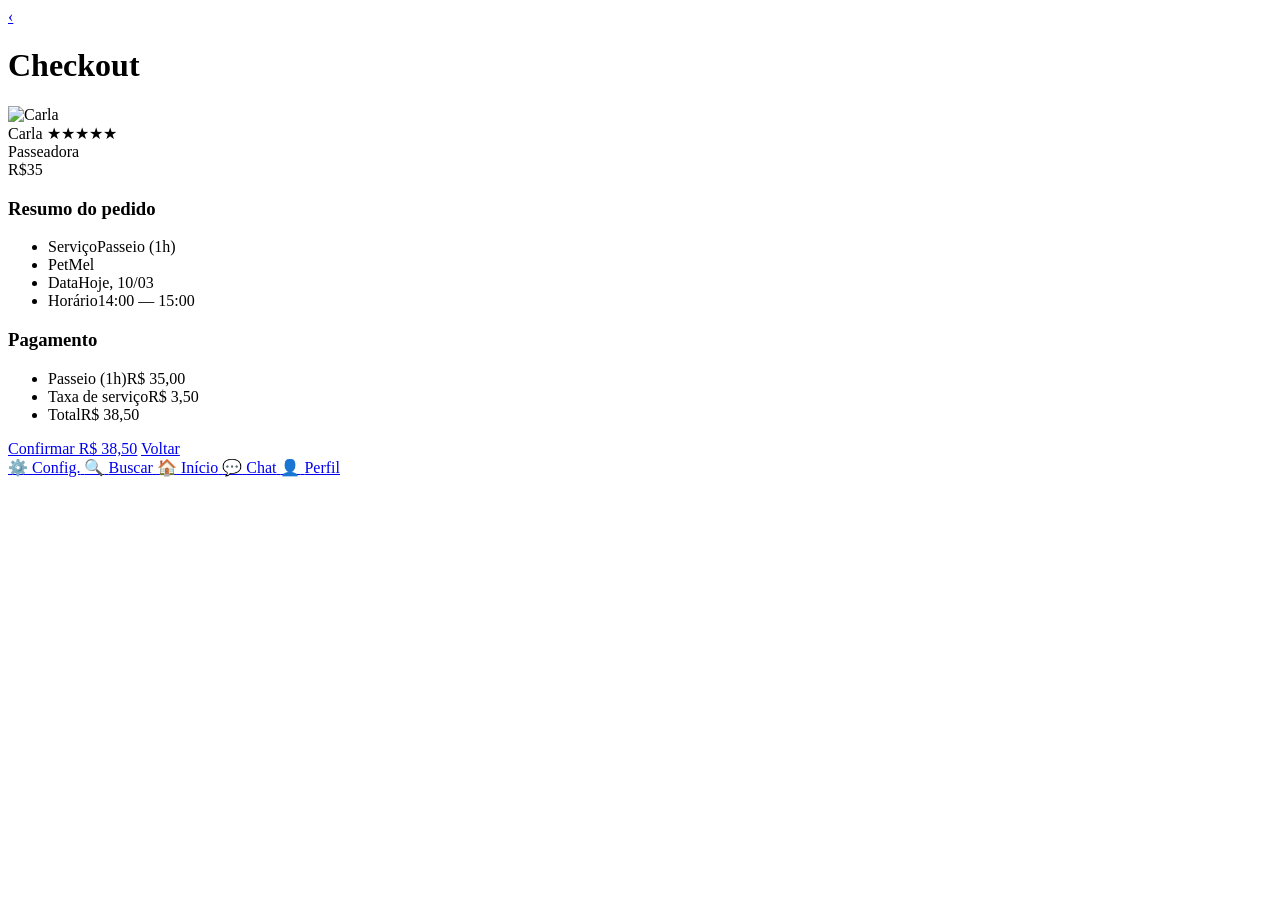
==== checkout.html @ bc38dea5 "adicao dos codigos html" ====
<!DOCTYPE html>
<html lang="pt-BR">
<head>
  <meta charset="UTF-8">
  <meta name="viewport" content="width=device-width, initial-scale=1.0">
  <link rel="preconnect" href="https://fonts.googleapis.com">
  <link rel="preconnect" href="https://fonts.gstatic.com" crossorigin>
  <link href="https://fonts.googleapis.com/css2?family=Nunito:wght@400;600;700;800&display=swap" rel="stylesheet">
  <link rel="stylesheet" href="css/reset.css">
  <link rel="stylesheet" href="css/style.css">
  <title>PetWalk - Checkout</title>
</head>
<body>
  <header class="app-header">
    <a class="back-btn" href="horarios.html" aria-label="Voltar">‹</a>
    <h1>Checkout</h1>
  </header>

  <main>
    <div class="container-pad">
      <div class="walker-card">
        <div class="walker-left">
          <div class="avatar-wrap">
            <img class="avatar" src="img/avatar1.svg" alt="Carla">
          </div>
          <div class="walker-info">
            <div class="walker-name">Carla <span class="small">★★★★★</span></div>
            <div class="verified">Passeadora</div>
          </div>
        </div>
        <div class="price">R$35</div>
      </div>

      <section class="details-section">
        <h3>Resumo do pedido</h3>
        <div class="summary-card">
          <ul class="summary-list">
            <li class="summary-item"><span class="label">Serviço</span><span class="value">Passeio (1h)</span></li>
            <li class="summary-item"><span class="label">Pet</span><span class="value">Mel</span></li>
            <li class="summary-item"><span class="label">Data</span><span class="value">Hoje, 10/03</span></li>
            <li class="summary-item"><span class="label">Horário</span><span class="value">14:00 — 15:00</span></li>
          </ul>
        </div>

        <h3 class="section">Pagamento</h3>
        <div class="summary-card">
          <ul class="summary-list">
            <li class="summary-item"><span class="label">Passeio (1h)</span><span class="value">R$ 35,00</span></li>
            <li class="summary-item"><span class="label">Taxa de serviço</span><span class="value">R$ 3,50</span></li>
            <li class="summary-total"><span class="label">Total</span><span class="value">R$ 38,50</span></li>
          </ul>
        </div>

        <div class="action-row">
          <a class="btn primary" href="confirmacao.html">Confirmar R$ 38,50</a>
          <a class="btn" href="horarios.html">Voltar</a>
        </div>
      </section>
    </div>
  </main>

  <nav class="bottom-nav">
    <a class="nav-item" href="configuracoes.html">
      <span class="nav-icon" aria-hidden="true">⚙️</span>
      <span>Config.</span>
    </a>
    <a class="nav-item" href="buscar-walkers.html">
      <span class="nav-icon" aria-hidden="true">🔍</span>
      <span>Buscar</span>
    </a>
    <a class="nav-item active" href="index.html">
      <span class="nav-icon" aria-hidden="true">🏠</span>
      <span>Início</span>
    </a>
    <a class="nav-item" href="conversas.html">
      <span class="nav-icon" aria-hidden="true">💬</span>
      <span>Chat</span>
    </a>
    <a class="nav-item" href="perfil-pets.html">
      <span class="nav-icon" aria-hidden="true">👤</span>
      <span>Perfil</span>
    </a>
  </nav>
</body>
</html>
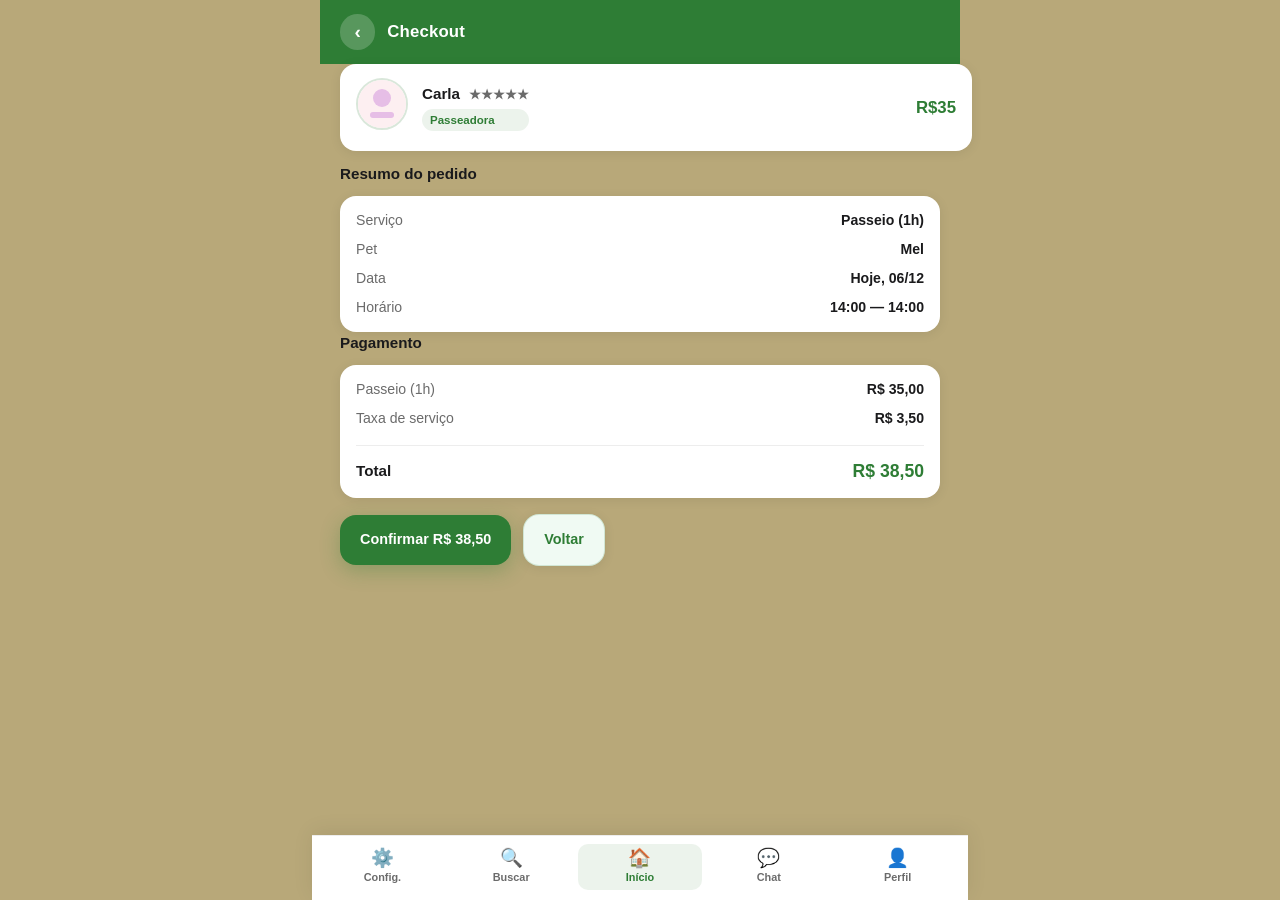
==== commit 9db6accd: "arranjo da parte de checkout" ====
--- a/checkout.html
+++ b/checkout.html
@@ -35,24 +35,24 @@
         <h3>Resumo do pedido</h3>
         <div class="summary-card">
           <ul class="summary-list">
-            <li class="summary-item"><span class="label">Serviço</span><span class="value">Passeio (1h)</span></li>
-            <li class="summary-item"><span class="label">Pet</span><span class="value">Mel</span></li>
-            <li class="summary-item"><span class="label">Data</span><span class="value">Hoje, 10/03</span></li>
-            <li class="summary-item"><span class="label">Horário</span><span class="value">14:00 — 15:00</span></li>
+            <li class="summary-item"><span class="label">Serviço</span><span id="checkout-servico" class="value">Passeio (1h)</span></li>
+            <li class="summary-item"><span class="label">Pet</span><span id="checkout-pet" class="value">Mel</span></li>
+            <li class="summary-item"><span class="label">Data</span><span id="checkout-data" class="value">Hoje, 10/03</span></li>
+            <li class="summary-item"><span class="label">Horário</span><span id="checkout-horario" class="value">14:00 — 15:00</span></li>
           </ul>
         </div>
 
         <h3 class="section">Pagamento</h3>
         <div class="summary-card">
           <ul class="summary-list">
-            <li class="summary-item"><span class="label">Passeio (1h)</span><span class="value">R$ 35,00</span></li>
-            <li class="summary-item"><span class="label">Taxa de serviço</span><span class="value">R$ 3,50</span></li>
-            <li class="summary-total"><span class="label">Total</span><span class="value">R$ 38,50</span></li>
+            <li class="summary-item"><span id="checkout-servico-label" class="label">Passeio (1h)</span><span id="checkout-servico-valor" class="value">R$ 35,00</span></li>
+            <li class="summary-item"><span class="label">Taxa de serviço</span><span id="checkout-taxaservico" class="value">R$ 3,50</span></li>
+            <li class="summary-total"><span class="label">Total</span><span id="checkout-total" class="value">R$ 38,50</span></li>
           </ul>
         </div>
 
         <div class="action-row">
-          <a class="btn primary" href="confirmacao.html">Confirmar R$ 38,50</a>
+          <a id="checkout-confirm" class="btn primary" href="confirmacao.html">Confirmar R$ 38,50</a>
           <a class="btn" href="horarios.html">Voltar</a>
         </div>
       </section>
@@ -81,5 +81,7 @@
       <span>Perfil</span>
     </a>
   </nav>
+
+  <script src="js/booking.js" defer></script>
 </body>
 </html>
--- a/css/style.css
+++ b/css/style.css
@@ -0,0 +1,799 @@
+/* 
+   VARIÁVEIS
+    */
+:root {
+  --verde:        #2E7D35;
+  --verde-escuro: #245F2A;
+  --verde-claro:  rgba(46, 125, 53, 0.09);
+  --verde-medio:  rgba(46, 125, 53, 0.18);
+  --laranja:      #E07848;
+  --fundo:        #b8a879;
+  --superficie:   #FFFFFF;
+  --texto:        #1A1A1C;
+  --texto-leve:   #6B6B6B;
+  --borda:        rgba(0, 0, 0, 0.07);
+  --radius:       1rem;
+  --radius-sm:    0.625rem;
+  --sombra:       0 0.125rem 0.75rem rgba(0, 0, 0, 0.08);
+  --sombra-forte: 0 0.375rem 1.5rem  rgba(0, 0, 0, 0.13);
+}
+
+/* 
+   BASE
+    */
+body {
+  font-family: 'Nunito', 'Segoe UI', sans-serif;
+  background-color: var(--fundo);
+  color: var(--texto);
+  display: flex;
+  flex-direction: column;
+  min-height: 100vh;
+  max-width: 30rem;
+  margin: 0 auto;
+  font-size: 0.95rem;
+  line-height: 1.5;
+}
+
+main {
+  flex: 1;
+  padding: 0;
+  padding-bottom: 5.5rem;
+}
+
+/* 
+   HEADER
+    */
+.app-header {
+  display: flex;
+  align-items: center;
+  gap: 0.75rem;
+  padding: 0.9rem 1.25rem;
+  background: var(--verde);
+  color: #fff;
+}
+
+.app-header h1 {
+  font-size: 1.05rem;
+  font-weight: 700;
+  letter-spacing: 0.01em;
+}
+
+.back-btn {
+  display: inline-flex;
+  width: 2.2rem;
+  height: 2.2rem;
+  align-items: center;
+  justify-content: center;
+  border-radius: 50%;
+  background: rgba(255, 255, 255, 0.2);
+  color: #fff;
+  text-decoration: none;
+  font-weight: 700;
+  font-size: 1.2rem;
+  transition: background 0.15s;
+}
+.back-btn:hover  { background: rgba(255, 255, 255, 0.32); }
+.back-btn:focus  { outline: 0.1875rem solid rgba(255, 255, 255, 0.4); }
+
+.spacer  { flex: 1; }
+.brand   { font-weight: 700; font-size: 1rem; }
+.icon-btn { background: none; border: 0; padding: 0; display: flex; align-items: center; color: inherit; }
+
+/* 
+   SEARCH
+    */
+.search-wrapper { padding: 0.875rem 1.25rem 0.25rem; }
+
+.search {
+  width: 100%;
+  padding: 0.75rem 1rem;
+  border-radius: 999rem;
+  border: 0.0625rem solid var(--borda);
+  background: var(--superficie);
+  box-shadow: var(--sombra);
+  font-size: 0.9rem;
+  font-family: inherit;
+  color: var(--texto);
+  box-sizing: border-box;
+}
+.search:focus {
+  outline: none;
+  border-color: var(--verde);
+  box-shadow: 0 0 0 0.1875rem var(--verde-claro);
+}
+
+/* 
+   CHIPS DE FILTRO
+    */
+.chips { display: flex; gap: 0.5rem; overflow-x: auto; padding: 0.5rem 1.25rem; }
+
+.chip {
+  border-radius: 999rem;
+  padding: 0.45rem 1rem;
+  background: var(--superficie);
+  border: 0.0625rem solid var(--borda);
+  font-size: 0.85rem;
+  white-space: nowrap;
+  color: var(--texto-leve);
+  font-family: inherit;
+  font-weight: 600;
+  cursor: pointer;
+  transition: background 0.15s, color 0.15s, border-color 0.15s, box-shadow 0.15s;
+  box-shadow: var(--sombra);
+}
+.chip.active {
+  background: var(--verde);
+  border-color: var(--verde);
+  color: #fff;
+  box-shadow: 0 0.25rem 1rem rgba(46, 125, 53, 0.28);
+}
+.chip:hover:not(.active) {
+  background: var(--verde-claro);
+  border-color: rgba(46, 125, 53, 0.35);
+  color: var(--verde);
+}
+
+/* 
+   SECTION TITLE
+    */
+.section-title {
+  padding: 0 1.25rem;
+  font-size: 0.72rem;
+  font-weight: 700;
+  color: var(--texto-leve);
+  text-transform: uppercase;
+  letter-spacing: 0.07em;
+  margin: 0.9rem 0 0.3rem;
+}
+
+/* 
+   WALKER LIST & CARD
+    */
+.walkers {
+  padding: 0.25rem 1.25rem;
+  display: flex;
+  flex-direction: column;
+  gap: 0.625rem;
+  list-style: none;
+}
+
+.walker-card {
+  display: flex;
+  justify-content: space-between;
+  align-items: center;
+  width: 100%;
+  background: var(--superficie);
+  border-radius: var(--radius);
+  padding: 0.875rem 1rem;
+  box-shadow: var(--sombra);
+  transition: box-shadow 0.2s, transform 0.15s;
+}
+
+.card-link {
+  display: flex;
+  width: 100%;
+  align-items: center;
+  justify-content: space-between;
+  color: inherit;
+  text-decoration: none;
+}
+.card-link:focus { outline: 0.125rem solid rgba(46, 125, 53, 0.3); outline-offset: 0.125rem; }
+
+a.card-link:hover .walker-card {
+  box-shadow: var(--sombra-forte);
+  transform: translateY(-0.0625rem);
+}
+
+/* AVATAR */
+.walker-left  { display: flex; gap: 0.875rem; align-items: center; }
+
+.avatar-wrap  { position: relative; display: inline-block; flex-shrink: 0; }
+
+.avatar {
+  width: 3rem;
+  height: 3rem;
+  border-radius: 50%;
+  object-fit: cover;
+  border: 0.125rem solid var(--verde-medio);
+}
+
+.status-dot {
+  position: absolute;
+  bottom: 0.05rem;
+  right: 0.05rem;
+  width: 0.65rem;
+  height: 0.65rem;
+  background: #4cd964;
+  border-radius: 50%;
+  border: 0.125rem solid var(--superficie);
+}
+
+/* WALKER INFO */
+.walker-info   { display: flex; flex-direction: column; gap: 0.2rem; }
+.walker-name   { font-weight: 700; font-size: 0.95rem; color: var(--texto); }
+.walker-meta   { font-size: 0.82rem; color: var(--texto-leve); }
+
+.small {
+  color: var(--texto-leve);
+  font-size: 0.8rem;
+  font-weight: 600;
+  margin-left: 0.3rem;
+}
+
+.verified {
+  display: inline-block;
+  background: var(--verde-claro);
+  color: var(--verde);
+  padding: 0.15rem 0.5rem;
+  border-radius: 999rem;
+  font-size: 0.72rem;
+  font-weight: 700;
+}
+
+.price {
+  color: var(--verde);
+  font-weight: 800;
+  font-size: 1.05rem;
+  flex-shrink: 0;
+}
+
+/* SELECTED */
+.walker-card.selected {
+  border: 0.125rem solid var(--verde);
+  box-shadow: 0 0 0 0.1875rem var(--verde-claro), var(--sombra);
+}
+.walker-card.selected .walker-name { color: var(--verde); }
+
+/* 
+   TIME CHIPS
+    */
+.time-list { display: flex; gap: 0.5rem; flex-wrap: wrap; margin-top: 0.5rem; }
+
+.time-chip {
+  display: inline-block;
+  padding: 0.45rem 1rem;
+  background: var(--superficie);
+  border: 0.0625rem solid var(--borda);
+  border-radius: 999rem;
+  color: var(--verde);
+  font-weight: 700;
+  font-size: 0.85rem;
+  box-shadow: var(--sombra);
+  cursor: pointer;
+  font-family: inherit;
+  transition: background 0.15s, color 0.15s, transform 0.1s, box-shadow 0.15s;
+}
+button.time-chip:not(.unavailable):hover {
+  background: var(--verde-claro);
+  transform: translateY(-0.0625rem);
+}
+button.time-chip:not(.unavailable):focus {
+  outline: none;
+  border-color: var(--verde);
+  box-shadow: 0 0 0 0.1875rem var(--verde-claro);
+}
+.time-chip.unavailable {
+  background: #e6e6e6;
+  color: #777;
+  font-weight: 600;
+  cursor: default;
+  border-color: transparent;
+  box-shadow: none;
+}
+.time-chip.selected {
+  background: var(--verde);
+  color: #fff;
+  border-color: var(--verde);
+  box-shadow: 0 0.25rem 1rem rgba(46, 125, 53, 0.3);
+}
+
+/* 
+   BOTÕES
+    */
+.btn {
+  display: inline-block;
+  text-align: center;
+  padding: 0.875rem 1.25rem;
+  border-radius: var(--radius);
+  text-decoration: none;
+  font-weight: 700;
+  font-size: 0.9rem;
+  transition: opacity 0.15s, transform 0.1s, box-shadow 0.15s;
+  border: none;
+  font-family: inherit;
+  cursor: pointer;
+}
+.btn:hover  { opacity: 0.9; transform: translateY(-0.0625rem); }
+.btn:active { transform: translateY(0); }
+
+.btn.primary {
+  background: var(--verde);
+  color: #fff;
+  box-shadow: 0 0.375rem 1.25rem rgba(46, 125, 53, 0.32);
+}
+.btn.danger {
+  background: #fff;
+  color: #D84040;
+  border: 0.0625rem solid rgba(216, 64, 64, 0.15);
+  box-shadow: var(--sombra);
+}
+.btn:not(.primary):not(.danger) {
+  background: #f0faf3;
+  color: var(--verde);
+  border: 0.0625rem solid rgba(46, 125, 53, 0.16);
+  box-shadow: var(--sombra);
+}
+
+.btn-disabled { opacity: 0.38; pointer-events: none; }
+
+.cta-group   { padding: 0.5rem 1.25rem; display: flex; flex-direction: column; gap: 0.6rem; }
+.action-row  { display: flex; gap: 0.75rem; margin-top: 1rem; align-items: center; }
+
+/* 
+   SUMMARY / CHECKOUT
+    */
+.summary-card {
+  background: var(--superficie);
+  border-radius: var(--radius);
+  padding: 0.875rem 1rem;
+  box-shadow: var(--sombra);
+  margin-top: 0.5rem;
+}
+
+.summary-list { list-style: none; padding: 0; margin: 0; display: grid; gap: 0.5rem; }
+
+.summary-item { display: flex; justify-content: space-between; align-items: center; }
+.summary-item .label { color: var(--texto-leve); font-size: 0.88rem; }
+.summary-item .value { font-weight: 700; font-size: 0.88rem; }
+
+.summary-total {
+  display: flex;
+  justify-content: space-between;
+  align-items: center;
+  padding-top: 0.75rem;
+  border-top: 0.0625rem solid var(--borda);
+  margin-top: 0.5rem;
+}
+.summary-total .label { font-weight: 700; }
+.summary-total .value { color: var(--verde); font-size: 1.1rem; font-weight: 800; }
+
+/* 
+   BOTTOM NAV
+    */
+.bottom-nav {
+  display: flex;
+  justify-content: space-between;
+  gap: 0.25rem;
+  padding: 0.5rem 0.5rem 0.625rem;
+  background: var(--superficie);
+  border-top: 0.0625rem solid var(--borda);
+  position: fixed;
+  left: 50%;
+  transform: translateX(-50%);
+  bottom: 0;
+  width: 100%;
+  max-width: 30rem;
+  box-shadow: 0 -0.25rem 1.25rem rgba(0, 0, 0, 0.07);
+  z-index: 40;
+}
+
+.nav-item {
+  font-size: 0.68rem;
+  color: var(--texto-leve);
+  text-decoration: none;
+  display: flex;
+  flex: 1;
+  flex-direction: column;
+  align-items: center;
+  justify-content: center;
+  gap: 0.1rem;
+  padding: 0.3rem 0.25rem;
+  border-radius: var(--radius-sm);
+  transition: background 0.15s, color 0.15s;
+  font-weight: 600;
+}
+.nav-item.active { color: var(--verde); background: var(--verde-claro); }
+.nav-item:hover:not(.active) { background: rgba(0, 0, 0, 0.04); }
+
+.nav-icon { font-size: 1.15rem; line-height: 1; }
+
+/* 
+   CHAT
+    */
+.chat-header {
+  padding: 0 0 0.75rem;
+  font-size: 0.8rem;
+  font-weight: 600;
+  text-align: center;
+}
+
+.chat-list {
+  display: flex;
+  flex-direction: column;
+  gap: 0.5rem;
+  max-height: 52vh;
+  overflow-y: auto;
+}
+
+.chat-input { display: flex; gap: 0.5rem; align-items: center; padding: 0.75rem 0 0; }
+
+.msg-user {
+  background: var(--verde-claro);
+  border-left: 0.1875rem solid var(--verde);
+}
+
+/* 
+   FORM
+  */
+label {
+  font-size: 0.72rem;
+  font-weight: 700;
+  color: var(--texto-leve);
+  text-transform: uppercase;
+  letter-spacing: 0.06em;
+}
+
+.form-control {
+  width: 100%;
+  padding: 0.875rem 1rem;
+  border-radius: var(--radius-sm);
+  border: 0.0625rem solid var(--borda);
+  background: var(--superficie);
+  font-family: inherit;
+  font-size: 0.9rem;
+  color: var(--texto);
+  box-shadow: inset 0 0.0625rem 0.1875rem rgba(0, 0, 0, 0.05);
+  transition: border-color 0.15s, box-shadow 0.15s;
+  box-sizing: border-box;
+}
+.form-control:focus {
+  outline: none;
+  border-color: var(--verde);
+  box-shadow: 0 0 0 0.1875rem var(--verde-claro);
+}
+.form-control.input-erro {
+  border-color: #D84040;
+  box-shadow: 0 0 0 0.1875rem rgba(216, 64, 64, 0.15);
+}
+
+.form-section {
+  padding: 0.75rem 1.25rem 1.25rem;
+  display: flex;
+  flex-direction: column;
+  gap: 1rem;
+}
+
+.form-field {
+  display: flex;
+  flex-direction: column;
+  gap: 0.35rem;
+}
+
+.form-row {
+  display: flex;
+  gap: 0.75rem;
+}
+.form-row .form-field { flex: 1; }
+
+/* 
+   LAYOUT HELPERS
+  */
+.container-pad       { padding: 0 1.25rem; }
+.container-pad--tight { padding: 0 1.25rem; }
+.section             { margin-top: 0.75rem; }
+.details-section     { margin-top: 0.75rem; }
+.muted               { color: var(--texto-leve); font-size: 0.88rem; }
+.spacer-sm           { height: 0.75rem; }
+
+.sr-only {
+  position: absolute;
+  width: 0.0625rem; height: 0.0625rem;
+  padding: 0; margin: -0.0625rem;
+  overflow: hidden;
+  clip: rect(0, 0, 0, 0);
+  white-space: nowrap;
+  border: 0;
+}
+
+.section h3,
+.details-section h3 {
+  margin: 0 0 0.625rem 0;
+  color: var(--texto);
+  font-weight: 700;
+  font-size: 0.95rem;
+}
+
+/* 
+   SORT CHIPS (buscar-walkers)
+    */
+.sort-chips { display: flex; gap: 0.4rem; padding: 0 1.25rem 0.5rem; flex-wrap: wrap; }
+
+.sort-chip {
+  border-radius: 999rem;
+  padding: 0.45rem 1rem;
+  background: var(--superficie);
+  border: 0.0625rem solid var(--borda);
+  font-size: 0.85rem;
+  cursor: pointer;
+  color: var(--texto-leve);
+  font-family: inherit;
+  font-weight: 600;
+  transition: background 0.15s, color 0.15s;
+  box-shadow: var(--sombra);
+}
+.sort-chip.active { background: var(--verde-claro); border-color: var(--verde); color: var(--verde); }
+.sort-chip:hover:not(.active) { background: rgba(0, 0, 0, 0.04); }
+
+/* 
+   SERVIÇO CARD (horarios)
+    */
+.servico-card {
+  display: flex;
+  align-items: center;
+  gap: 0.875rem;
+}
+
+.servico-icon {
+  font-size: 1.5rem;
+  width: 2.5rem;
+  height: 2.5rem;
+  display: flex;
+  align-items: center;
+  justify-content: center;
+  background: var(--verde-claro);
+  border-radius: var(--radius-sm);
+  flex-shrink: 0;
+}
+
+/* 
+   CARD SELECIONÁVEL SEM LINK
+    */
+div.card-link { display: flex; width: 100%; align-items: center; cursor: pointer; }
+div.card-link:hover .walker-card { box-shadow: var(--sombra-forte); }
+
+/* 
+   BOTÃO ADICIONAR PET
+    */
+.btn-add {
+  display: flex;
+  align-items: center;
+  justify-content: center;
+  gap: 0.4rem;
+  padding: 0.875rem 1.25rem;
+  margin: 0.25rem 1.25rem 1.25rem;
+  background: var(--superficie);
+  border: 0.0625rem dashed rgba(46, 125, 53, 0.45);
+  border-radius: var(--radius);
+  color: var(--verde);
+  text-decoration: none;
+  font-weight: 700;
+  font-size: 0.9rem;
+  transition: background 0.15s;
+  box-shadow: var(--sombra);
+}
+.btn-add:hover { background: var(--verde-claro); }
+
+/* 
+   BOTÃO DELETAR PET
+   */
+.btn-del-pet {
+  width: 2rem;
+  height: 2rem;
+  border-radius: 50%;
+  background: rgba(216, 64, 64, 0.1);
+  color: #D84040;
+  border: none;
+  font-size: 1.25rem;
+  line-height: 1;
+  font-weight: 700;
+  cursor: pointer;
+  display: flex;
+  align-items: center;
+  justify-content: center;
+  flex-shrink: 0;
+  transition: background 0.15s;
+}
+.btn-del-pet:hover { background: rgba(216, 64, 64, 0.22); }
+
+/* 
+   PROFILE HERO
+*/
+.profile-hero {
+  background: var(--verde);
+  padding: 1.75rem 1.25rem 1.5rem;
+  display: flex;
+  flex-direction: column;
+  align-items: center;
+  gap: 0.5rem;
+  color: #fff;
+  text-align: center;
+}
+
+.avatar-lg {
+  width: 5rem;
+  height: 5rem;
+  border-radius: 50%;
+  border: 0.1875rem solid rgba(255, 255, 255, 0.55);
+  background: rgba(255, 255, 255, 0.15);
+  margin-bottom: 0.25rem;
+}
+
+.profile-hero h2 { font-size: 1.2rem; font-weight: 800; }
+.profile-hero p  { font-size: 0.82rem; opacity: 0.78; }
+
+.profile-edit-btn {
+  margin-top: 0.5rem;
+  padding: 0.4rem 1.1rem;
+  background: rgba(255, 255, 255, 0.18);
+  border: 0.0625rem solid rgba(255, 255, 255, 0.35);
+  border-radius: 999rem;
+  color: #fff;
+  text-decoration: none;
+  font-size: 0.78rem;
+  font-weight: 700;
+  transition: background 0.15s;
+}
+.profile-edit-btn:hover { background: rgba(255, 255, 255, 0.28); }
+
+/* 
+   SETTINGS LIST
+  */
+.settings-group { padding: 0 1.25rem; margin-top: 1rem; }
+
+.settings-list {
+  display: flex;
+  flex-direction: column;
+  gap: 0.5rem;
+  margin-top: 0.4rem;
+}
+
+.settings-item {
+  display: flex;
+  align-items: center;
+  gap: 0.875rem;
+  background: var(--superficie);
+  border-radius: var(--radius);
+  padding: 0.875rem 1rem;
+  box-shadow: var(--sombra);
+  text-decoration: none;
+  color: var(--texto);
+  transition: box-shadow 0.15s, transform 0.12s;
+}
+.settings-item:hover {
+  box-shadow: var(--sombra-forte);
+  transform: translateY(-0.0625rem);
+}
+
+.settings-icon {
+  font-size: 1.2rem;
+  width: 2.5rem;
+  height: 2.5rem;
+  display: flex;
+  align-items: center;
+  justify-content: center;
+  background: var(--verde-claro);
+  border-radius: var(--radius-sm);
+  flex-shrink: 0;
+}
+
+.settings-icon.danger-icon { background: rgba(216, 64, 64, 0.09); }
+
+.settings-info { flex: 1; }
+.settings-label { font-weight: 700; font-size: 0.9rem; }
+.settings-desc  { font-size: 0.78rem; color: var(--texto-leve); margin-top: 0.1rem; }
+
+.row-arrow { color: var(--texto-leve); font-size: 1rem; flex-shrink: 0; }
+
+/* 
+   TELA DE EMERGÊNCIA
+   */
+.emerg-header { background: #C0392B; }
+.emerg-back   { background: rgba(255,255,255,0.18); }
+
+.emerg-hero {
+  background: linear-gradient(160deg, #C0392B 0%, #E74C3C 100%);
+  padding: 1.25rem 1.25rem 1.5rem;
+  text-align: center;
+  color: #fff;
+}
+.emerg-hero-text {
+  font-size: 0.95rem;
+  font-weight: 600;
+  opacity: 0.92;
+  line-height: 1.6;
+}
+
+.emerg-card { border-left: 0.2rem solid transparent; }
+
+.emerg-icon {
+  width: 2.5rem;
+  height: 2.5rem;
+  border-radius: var(--radius-sm);
+  display: flex;
+  align-items: center;
+  justify-content: center;
+  font-size: 1.35rem;
+  flex-shrink: 0;
+}
+.emerg-icon--red    { background: rgba(192, 57, 43, 0.1); }
+.emerg-icon--orange { background: rgba(224, 120, 72, 0.12); }
+.emerg-icon--green  { background: var(--verde-claro); }
+.emerg-icon--blue   { background: rgba(52, 120, 200, 0.1); }
+
+.emerg-call-badge {
+  font-size: 0.75rem;
+  font-weight: 700;
+  padding: 0.3rem 0.65rem;
+  border-radius: 999rem;
+  background: rgba(192, 57, 43, 0.1);
+  color: #C0392B;
+  white-space: nowrap;
+  flex-shrink: 0;
+}
+.emerg-call-badge--green {
+  background: var(--verde-claro);
+  color: var(--verde);
+}
+
+/* 
+   TELA DE CONFIRMAÇÃO
+  */
+@keyframes pop-in {
+  0%   { transform: scale(0.4); opacity: 0; }
+  65%  { transform: scale(1.18); opacity: 1; }
+  100% { transform: scale(1); }
+}
+
+.confirm-hero {
+  background: linear-gradient(160deg, var(--verde-escuro) 0%, var(--verde) 100%);
+  padding: 3rem 1.25rem 2.5rem;
+  text-align: center;
+  color: #fff;
+  display: flex;
+  flex-direction: column;
+  align-items: center;
+  gap: 0.75rem;
+}
+
+.confirm-check {
+  width: 4.5rem;
+  height: 4.5rem;
+  border-radius: 50%;
+  background: rgba(255, 255, 255, 0.18);
+  border: 0.2rem solid rgba(255, 255, 255, 0.55);
+  display: flex;
+  align-items: center;
+  justify-content: center;
+  font-size: 2.2rem;
+  font-weight: 800;
+  color: #fff;
+  animation: pop-in 0.45s cubic-bezier(0.34, 1.56, 0.64, 1) both;
+  margin-bottom: 0.25rem;
+}
+
+.confirm-title {
+  font-size: 1.55rem;
+  font-weight: 800;
+  letter-spacing: -0.01em;
+}
+
+.confirm-sub {
+  font-size: 0.92rem;
+  opacity: 0.82;
+  font-weight: 600;
+}
+
+.confirm-hint {
+  font-size: 0.85rem;
+  color: var(--texto-leve);
+  text-align: center;
+  padding: 0.75rem 0 0.25rem;
+}
+
+/*
+   RESPONSIVE
+    */
+@media (min-width: 48rem) {
+  body        { max-width: 40rem; }
+  .bottom-nav { max-width: 40rem; }
+}
